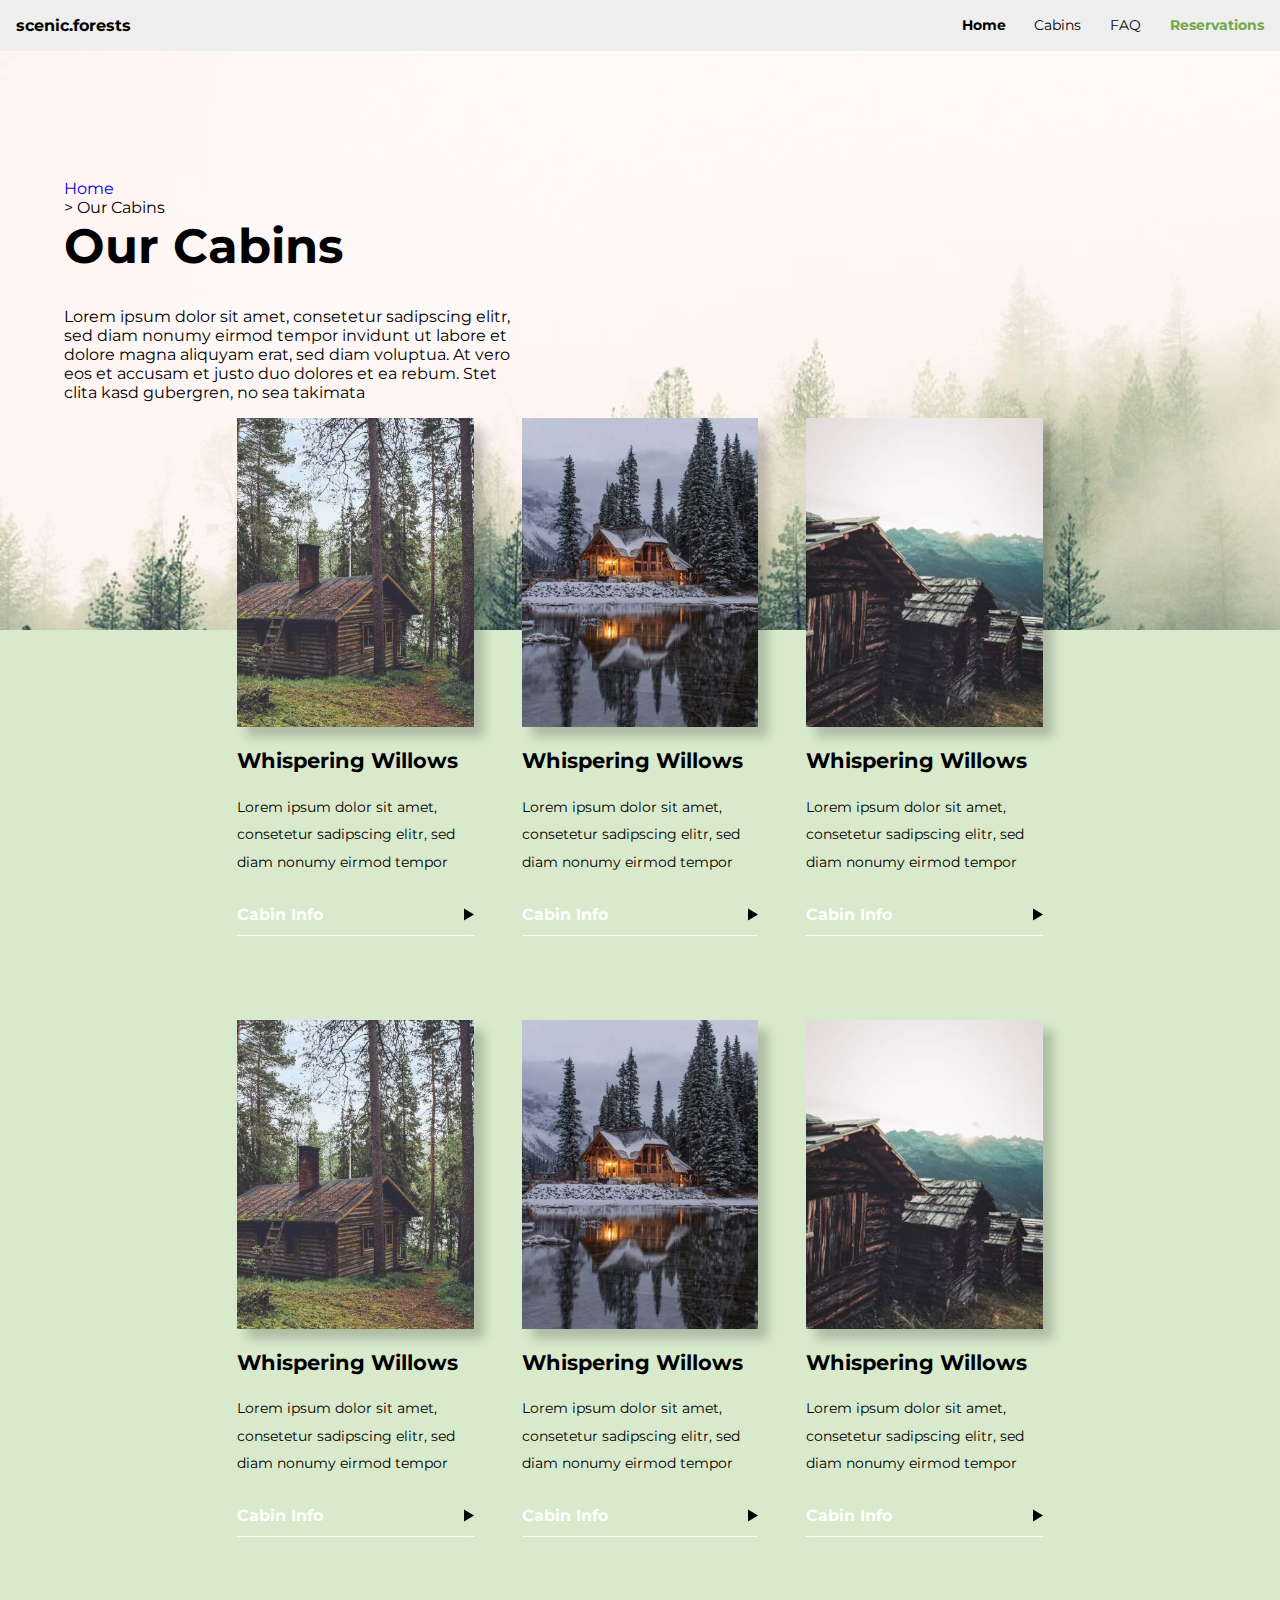
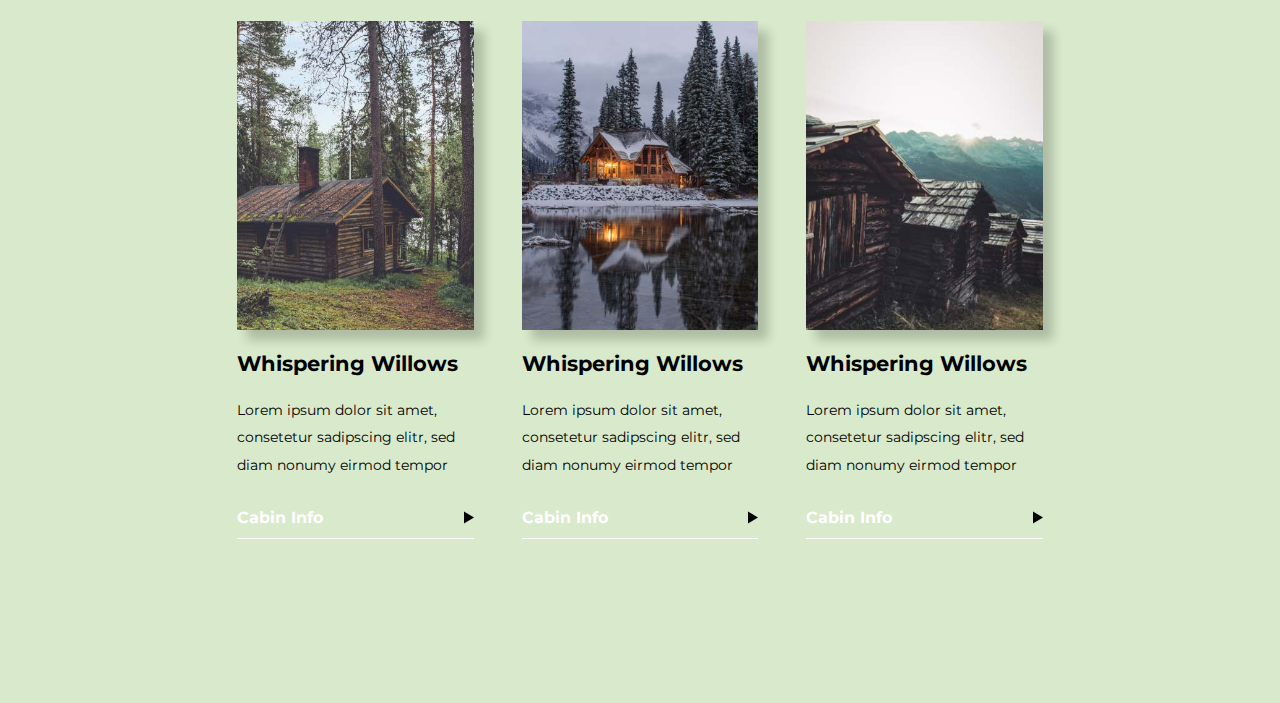
==== cabins.html @ 29f00233 "Defining the Sub Page HTML" ====
<html>

    <head>
        <link rel="stylesheet" href="index.css">
        <link rel="stylesheet" href="sub.css">
    </head>

    <body>

        <div class="sub-hero">
            <div class="wrapper no-padding">
                <header>
                    <a href="index.html" class="logo">scenic.forests</a>

                    <nav>
                        <img src="images/menu.svg" class="menu" id="menu-btn" alt="open menu">

                        <ul class="nav" id="nav">
                            <li class="exit" id="exit-btn">
                                <a href="#"><img src="images/exit.svg"></a>
                            </li>
                            <li class="active"><a href="index.html">Home</a></li>
                            <li><a href="cabins.html">Cabins</a></li>
                            <li><a href="#">FAQ</a></li>
                            <li class="res"><a href="#">Reservations</a></li>
                        </ul>
                    </nav>
                </header>
            </div>



            <div class="wrapper hero">

                <div class="main-copy">

                    <ul class="breadcrumbs">
                        <li><a href="index.html">Home</a></li>
                        <li>> Our Cabins</a>
                    </ul>

                    <h1>
                        <span>Our Cabins</span>
                    </h1>

                    <p>Lorem ipsum dolor sit amet, consetetur sadipscing elitr, sed diam nonumy eirmod tempor invidunt
                        ut labore et dolore magna aliquyam erat, sed diam voluptua. At vero eos et accusam et justo duo
                        dolores et ea rebum. Stet clita kasd gubergren, no sea takimata</p>

                </div>



                <ul class="featured-cabins">
                    <li>
                        <a href="#"><img src="images/cabin1.jpg" class="cabin-img"></a>

                        <p class="cabin-title">Whispering Willows</p>
                        <p class="cabin-desc">Lorem ipsum dolor sit amet, consetetur sadipscing elitr, sed diam nonumy
                            eirmod tempor</p>

                        <a href="#" class="cabin-cta">
                            <span>Cabin Info</span>
                            <img src="images/arrows-black.svg">
                        </a>
                    </li>
                    <li>
                        <a href="#"><img src="images/cabin2.jpg" class="cabin-img"></a>

                        <p class="cabin-title">Whispering Willows</p>
                        <p class="cabin-desc">Lorem ipsum dolor sit amet, consetetur sadipscing elitr, sed diam nonumy
                            eirmod tempor</p>

                        <a href="#" class="cabin-cta">
                            <span>Cabin Info</span>
                            <img src="images/arrows-black.svg">
                        </a>
                    </li>
                    <li>
                        <a href="#"><img src="images/cabin3.jpg" class="cabin-img"></a>

                        <p class="cabin-title">Whispering Willows</p>
                        <p class="cabin-desc">Lorem ipsum dolor sit amet, consetetur sadipscing elitr, sed diam nonumy
                            eirmod tempor</p>

                        <a href="#" class="cabin-cta">
                            <span>Cabin Info</span>
                            <img src="images/arrows-black.svg">
                        </a>
                    </li>
                    <li>
                        <a href="#"><img src="images/cabin1.jpg" class="cabin-img"></a>

                        <p class="cabin-title">Whispering Willows</p>
                        <p class="cabin-desc">Lorem ipsum dolor sit amet, consetetur sadipscing elitr, sed diam nonumy
                            eirmod tempor</p>

                        <a href="#" class="cabin-cta">
                            <span>Cabin Info</span>
                            <img src="images/arrows-black.svg">
                        </a>
                    </li>
                    <li>
                        <a href="#"><img src="images/cabin2.jpg" class="cabin-img"></a>

                        <p class="cabin-title">Whispering Willows</p>
                        <p class="cabin-desc">Lorem ipsum dolor sit amet, consetetur sadipscing elitr, sed diam nonumy
                            eirmod tempor</p>

                        <a href="#" class="cabin-cta">
                            <span>Cabin Info</span>
                            <img src="images/arrows-black.svg">
                        </a>
                    </li>
                    <li>
                        <a href="#"><img src="images/cabin3.jpg" class="cabin-img"></a>

                        <p class="cabin-title">Whispering Willows</p>
                        <p class="cabin-desc">Lorem ipsum dolor sit amet, consetetur sadipscing elitr, sed diam nonumy
                            eirmod tempor</p>

                        <a href="#" class="cabin-cta">
                            <span>Cabin Info</span>
                            <img src="images/arrows-black.svg">
                        </a>
                    </li>
                    <li>
                        <a href="#"><img src="images/cabin1.jpg" class="cabin-img"></a>

                        <p class="cabin-title">Whispering Willows</p>
                        <p class="cabin-desc">Lorem ipsum dolor sit amet, consetetur sadipscing elitr, sed diam nonumy
                            eirmod tempor</p>

                        <a href="#" class="cabin-cta">
                            <span>Cabin Info</span>
                            <img src="images/arrows-black.svg">
                        </a>
                    </li>
                    <li>
                        <a href="#"><img src="images/cabin2.jpg" class="cabin-img"></a>

                        <p class="cabin-title">Whispering Willows</p>
                        <p class="cabin-desc">Lorem ipsum dolor sit amet, consetetur sadipscing elitr, sed diam nonumy
                            eirmod tempor</p>

                        <a href="#" class="cabin-cta">
                            <span>Cabin Info</span>
                            <img src="images/arrows-black.svg">
                        </a>
                    </li>
                    <li>
                        <a href="#"><img src="images/cabin3.jpg" class="cabin-img"></a>

                        <p class="cabin-title">Whispering Willows</p>
                        <p class="cabin-desc">Lorem ipsum dolor sit amet, consetetur sadipscing elitr, sed diam nonumy
                            eirmod tempor</p>

                        <a href="#" class="cabin-cta">
                            <span>Cabin Info</span>
                            <img src="images/arrows-black.svg">
                        </a>
                    </li>
                </ul>
            </div>

        </div>


        <script src="index.js"></script>
    </body>

</html>
---- index.css ----
@import url('https://fonts.googleapis.com/css2?family=Montserrat:wght@400;700&family=Playfair+Display&display=swap');

html,
body {
    margin: 0;
    padding: 0;
}

body {
    background: #D8EACB;
    font-family: 'Montserrat', sans-serif;
}

a {
    text-decoration: none;
}

ul {
    list-style: none;
    padding: 0;
    margin: 0;
}

img {
    width: 100%;
}

header {
    display: flex;
    justify-content: space-between;
    background: #EEEEEE;
    padding: .5em;
}

.logo {
    color: black;
    font-weight: bold;
}

.menu {
    cursor: pointer;
}

nav ul {
    visibility: hidden;
    opacity: 0;
    position: fixed;
    width: 100%;
    top: 0;
    left: 0;
    background: #72A84A;
    height: 100vh;
    padding-top: 5em;
    z-index: 100;
}

nav ul li a {
    color: black;
    font-size: 1.5em;
    font-weight: bold;
    padding: 1em;
    display: block;
}

.exit a {
    width: 30px;
    height: 30px;
    position: absolute;
    top: 0;
    right: 0;
}

.open-nav {
    visibility: unset;
    opacity: 1;
    transform: translateX(0);
}

.forest-hero {
    background: url('images/forest.jpg');
    background-size: cover;
    color: white;
}

.wrapper {
    padding: .5em;
    text-align: center;
}

.no-padding {
    padding: 0;
}

.subtitle {
    padding: 3em 0 .5em;
}

h1 span {
    display: block;
    /* clip-path: polygon(0 100%, 100% 100%, 100% 100%, 0% 100%); */
}

.cta {
    display: inline-block;
    padding: 1em;
    background: #72A84A;
    font-weight: bold;
    color: white;
    margin-bottom: 3em;
    margin-top: 1em;
}

ul.featured-cabins {
    width: 60%;
    margin: 0 auto;
}

ul.featured-cabins li {
    margin-bottom: 3em;
}

.cabin-img {
    box-shadow: 10px 10px 10px rgba(0, 0, 0, .2);
}

.cabin-title {
    font-weight: bold;
    font-size: 1.3em;
}

.cabin-desc,
ul.features li p,
.left p {
    line-height: 1.9em;
    font-size: .8em;
    margin-bottom: 2em;
}

.cabin-cta {
    display: flex;
    justify-content: space-between;
    position: relative;
}

.cabin-cta:after {
    position: absolute;
    content: '';
    bottom: -12px;
    background: white;
    width: 100%;
    height: 1px;
}

.cabin-cta span {
    color: white;
    font-weight: bold;
}

.cabin-cta img {
    width: 10px;
}


.feature-container {
    background: #1A1A1A;
    color: white;
}

ul.features {
    margin: 3em auto;
    width: 70%;
}

ul.features li img {
    width: 40px;
}

ul.features li p {
    color: #CCCCCC;
}

.main-quote {
    font-family: 'Playfair Display', serif;
    font-size: 2.2em;
    font-style: italic;
    margin-bottom: .5em;
}

cite {
    margin-bottom: 3em;
    display: block;
}

ul.testimonials {
    margin: 3em 0;
}

ul.testimonials li {
    margin-bottom: 3em;
}

.test-img {
    border-radius: 50%;
    width: 50px;
    height: 50px;
}

p.test-desc {
    font-family: 'Playfair Display', serif;
    font-style: italic;
}

p.test-auth {
    font-weight: bold;
    font-size: .85em;
}

.last-container {
    position: relative;
}

.fern {
    position: absolute;
    bottom: 0;
    left: 0;
    z-index: 1;
    width: 80%;
    opacity: .1;
}

@media (min-width: 550px) {

    .menu,
    .exit {
        display: none;
    }

    header {
        padding: 1em;
    }

    ul.nav {
        visibility: unset;
        opacity: 1;
        background: none;
        display: flex;
        margin: 0;
        padding: 0;
        position: unset;
        height: auto;
    }

    ul.nav li a {
        font-size: .9em;
        padding: 0 1em;
        font-weight: normal;
    }

    ul.nav li:last-child a {
        padding-right: 0;
    }

    ul.nav .active a {
        font-weight: bold;
    }

    ul.nav .res a {
        color: #72A84A;
        font-weight: bold;
    }

    ul.featured-cabins {
        width: 90%;
        display: grid;
        grid-template-columns: repeat(3, auto);
        grid-gap: 3em;
    }

}

@media(min-width: 650px) {

    ul.features {
        width: 90%;
        display: grid;
        grid-template-columns: repeat(3, auto);
        grid-gap: 3em;
    }
}


@media(min-width: 900px) {

    .wrapper {
        text-align: left;
    }

    .flex {
        display: flex;
    }

    .hero {
        padding: 8em 4em;
    }

    .last-container {
        padding: 0 4em;
    }

    .main-copy {
        width: 40%;
    }

    p.subtitle {
        margin: 0 0 1em;
        padding: 0;
    }

    h1 {
        font-size: 3em;
        margin-top: 0;
    }

    ul.featured-cabins {
        width: 70%;
    }

    .main-quote,
    .main-cite {
        text-align: center;
    }

    .main-quote {
        font-size: 3em;
        margin-top: 2em;
    }

    .main-cite {
        font-size: 1.5em;
        margin-bottom: 3em;
    }


    .bio {
        width: 90%;
    }

    ul.testimonials {
        margin-left: 2em;
        width: 100%;
    }

    ul.testimonials li {
        display: flex;
        background: white;
        padding: 1.5em;
        margin-bottom: 1em;
    }

    .test-img {
        margin-right: 1em;
    }

    .test-desc {
        margin-top: .5em;
        font-size: 1.1em;
        margin-bottom: 0;
    }

    .fern {
        width: 20%;
    }

    .cabin-desc,
    ul.features li p,
    .left p {
        font-size: .9em;
    }
}
---- sub.css ----
.sub-hero {
    background: url('images/forest-bg-2.jpg');
    background-size: cover;
    height: 70vh;
}
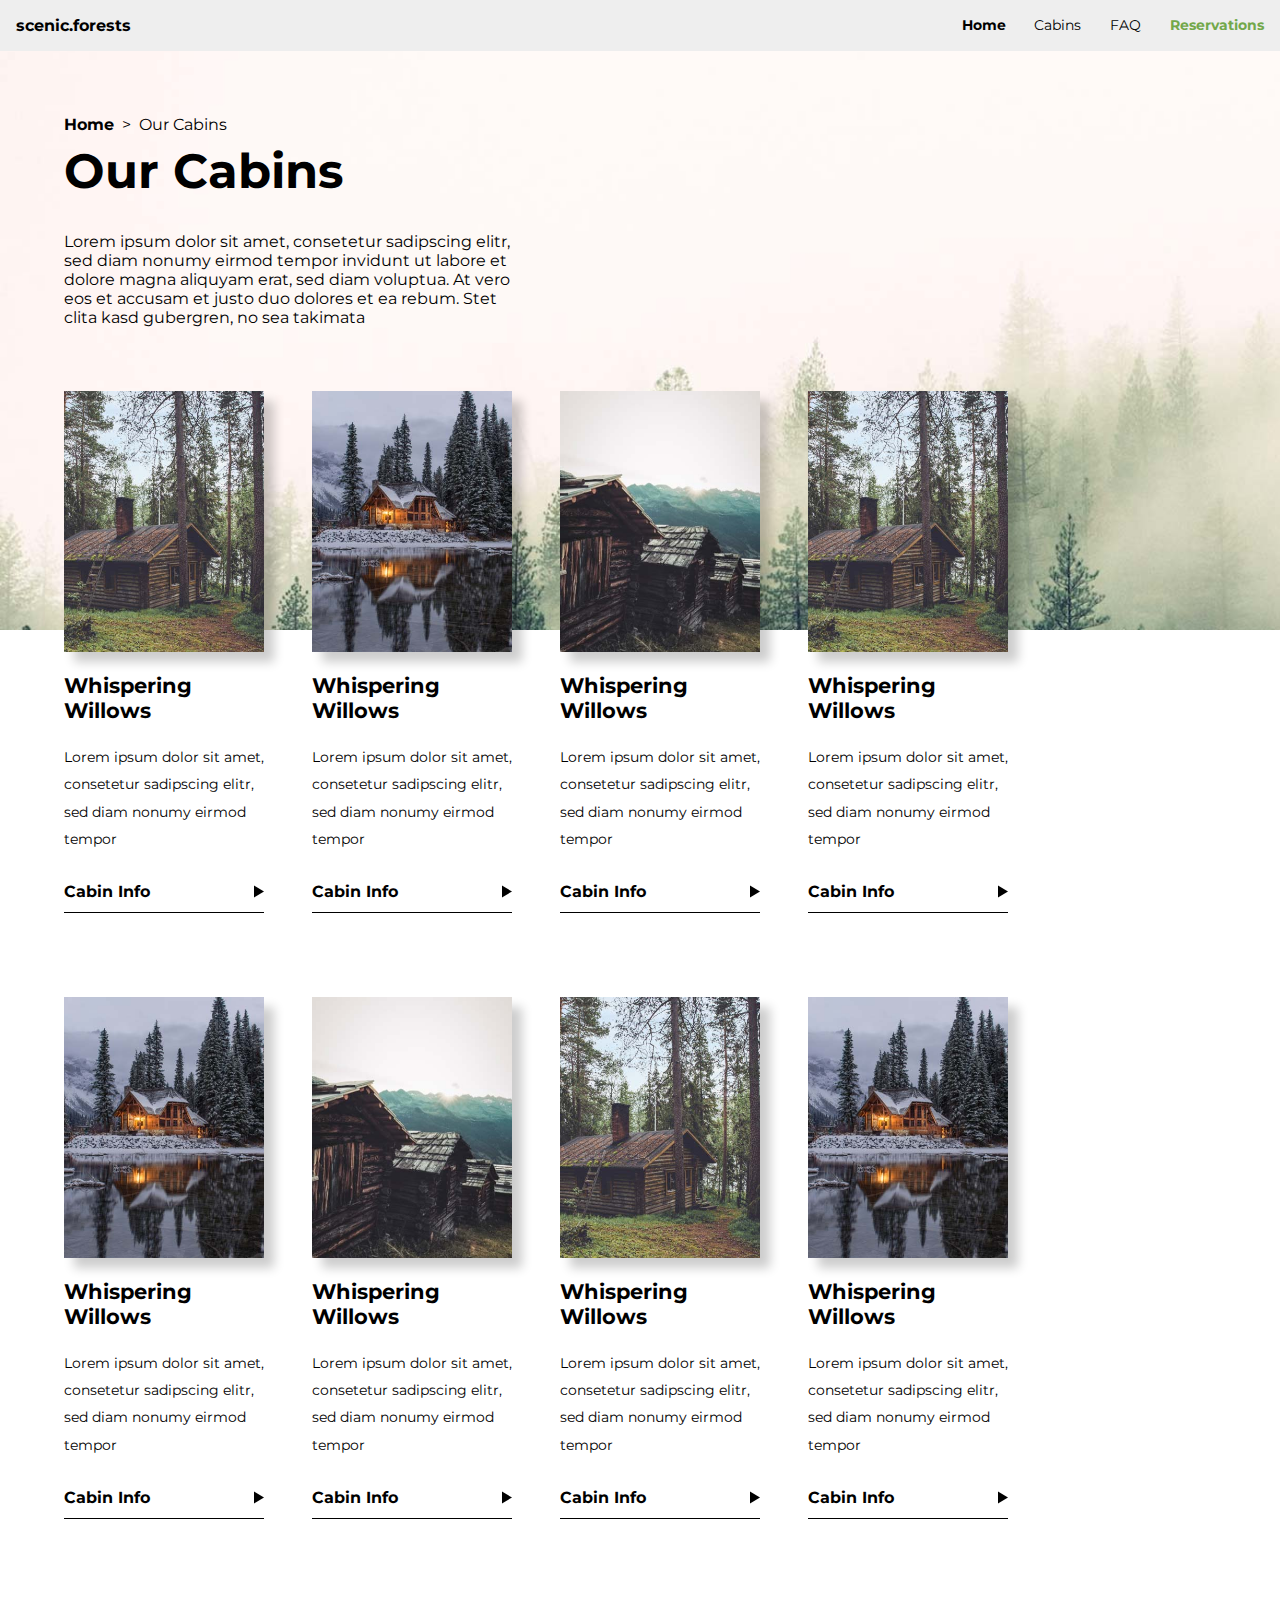
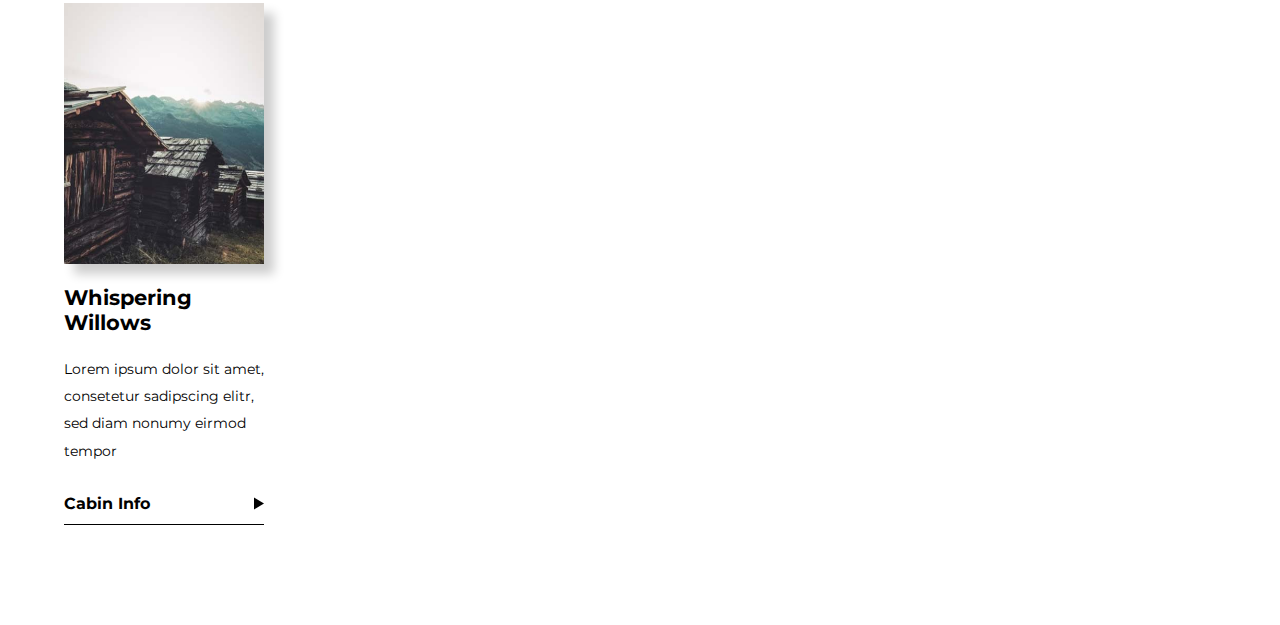
==== commit 0357612e: "Challenge: Style the Sub Page" ====
--- a/cabins.html
+++ b/cabins.html
@@ -1,6 +1,7 @@
 <html>
 
     <head>
+        <meta name="viewport" content="width=device-width, initial-scale=1.0">
         <link rel="stylesheet" href="index.css">
         <link rel="stylesheet" href="sub.css">
     </head>
@@ -34,18 +35,20 @@
 
                 <div class="main-copy">
 
-                    <ul class="breadcrumbs">
-                        <li><a href="index.html">Home</a></li>
-                        <li>> Our Cabins</a>
-                    </ul>
+                    <div class="bread-wrapper">
+                        <ul class="breadcrumbs">
+                            <li><a href="index.html">Home</a></li>
+                            <li> >&nbsp; Our Cabins</a>
+                        </ul>
+                    </div>
 
                     <h1>
                         <span>Our Cabins</span>
                     </h1>
 
-                    <p>Lorem ipsum dolor sit amet, consetetur sadipscing elitr, sed diam nonumy eirmod tempor invidunt
-                        ut labore et dolore magna aliquyam erat, sed diam voluptua. At vero eos et accusam et justo duo
-                        dolores et ea rebum. Stet clita kasd gubergren, no sea takimata</p>
+                    <p class="sub-desc">Lorem ipsum dolor sit amet, consetetur sadipscing elitr, sed diam nonumy eirmod
+                        tempor invidunt ut labore et dolore magna aliquyam erat, sed diam voluptua. At vero eos et
+                        accusam et justo duo dolores et ea rebum. Stet clita kasd gubergren, no sea takimata</p>
 
                 </div>
 
--- a/sub.css
+++ b/sub.css
@@ -1,5 +1,69 @@
+body {
+    background: white;
+}
+
 .sub-hero {
     background: url('images/forest-bg-2.jpg');
     background-size: cover;
     height: 70vh;
+}
+
+.bread-wrapper {
+    display: grid;
+    justify-content: center;
+    margin: 3em 0 0;
+}
+
+ul.breadcrumbs {
+    display: flex;
+    margin-bottom: .5em;
+}
+
+ul.breadcrumbs li a {
+    color: black;
+    margin-right: .5em;
+    font-weight: bold;
+}
+
+h1 {
+    margin-top: 0;
+}
+
+.sub-desc {
+    width: 80%;
+    margin: 0 auto;
+}
+
+ul.featured-cabins {
+    display: grid;
+    grid-template-columns: repeat(auto-fit, minmax(200px, 200px));
+    width: 100%;
+    place-content: center;
+    margin-top: 4em;
+}
+
+.cabin-cta span {
+    color: black;
+}
+
+.cabin-cta:after {
+    background: black;
+}
+
+@media (min-width: 900px) {
+    .hero {
+        padding: 4em;
+    }
+
+    ul.featured-cabins {
+        place-content: flex-start;
+    }
+
+    .bread-wrapper {
+        display: unset;
+    }
+
+    .sub-desc {
+        width: 100%;
+    }
 }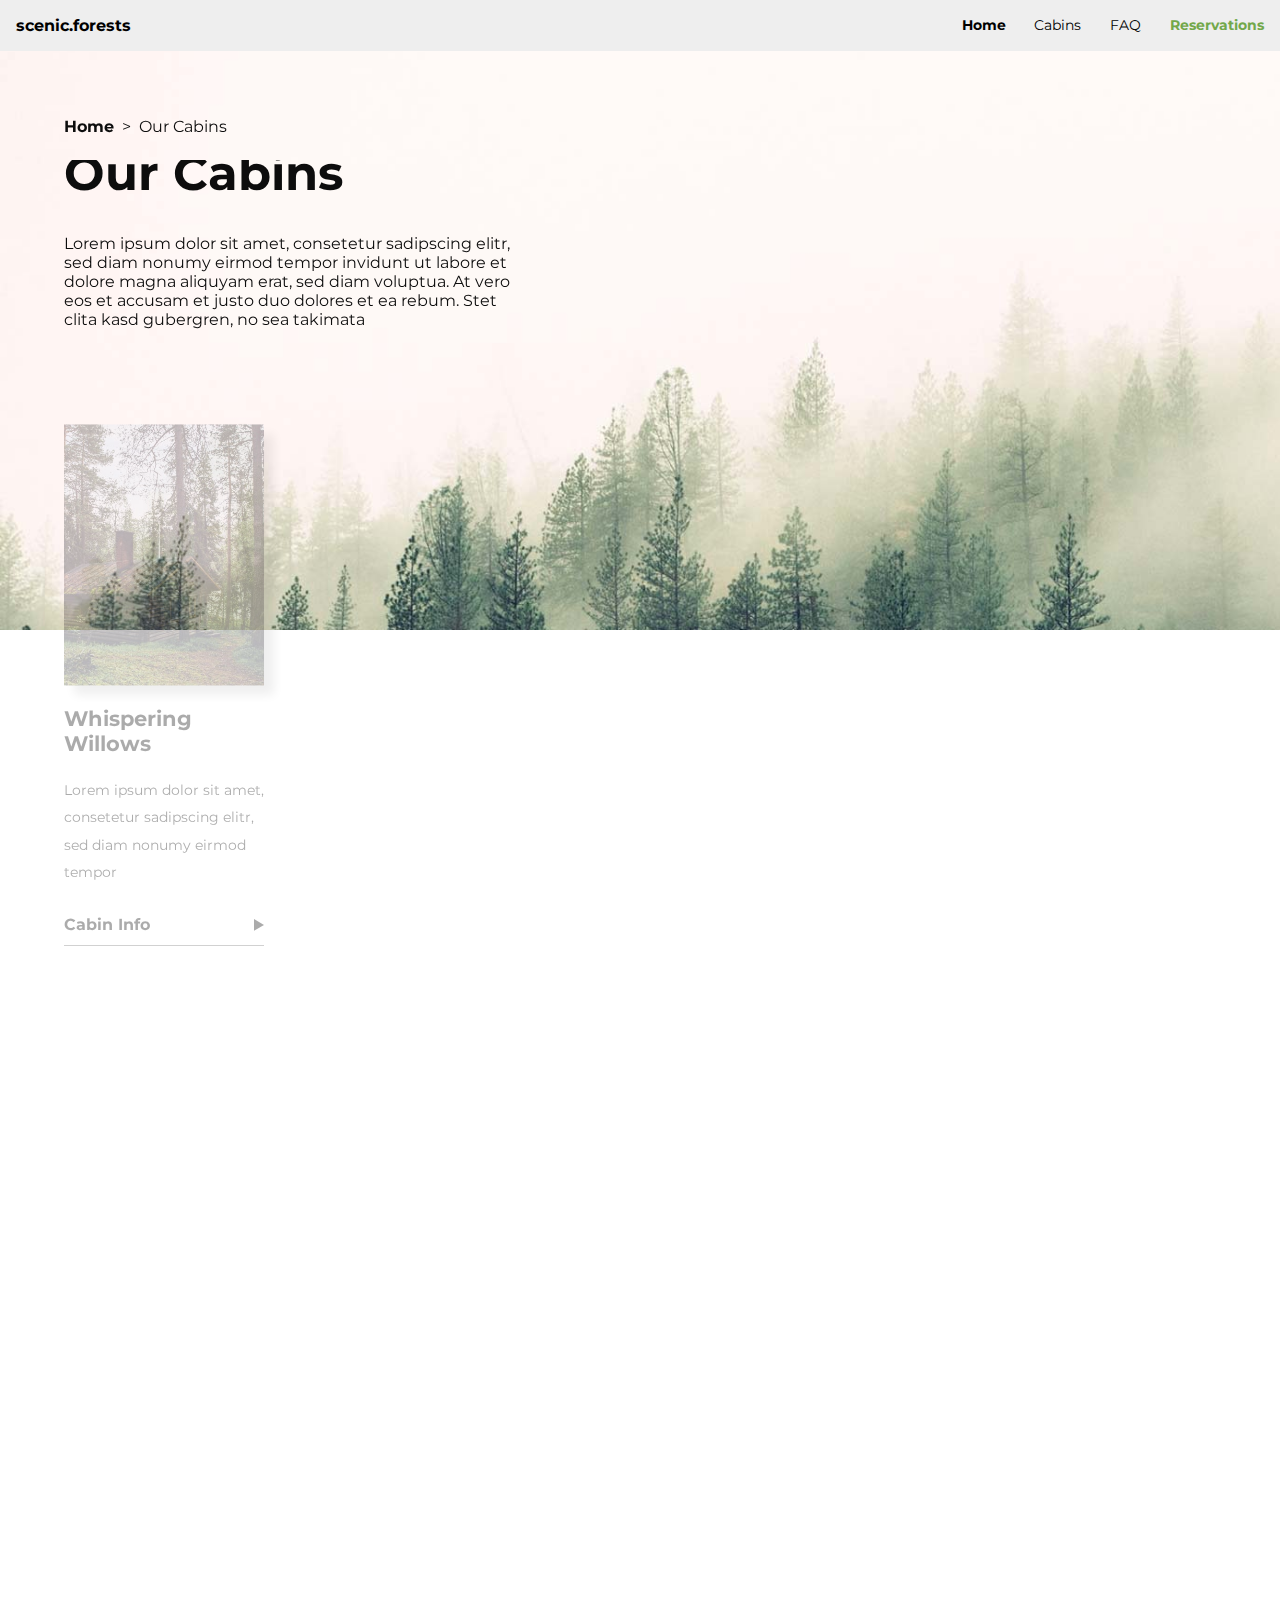
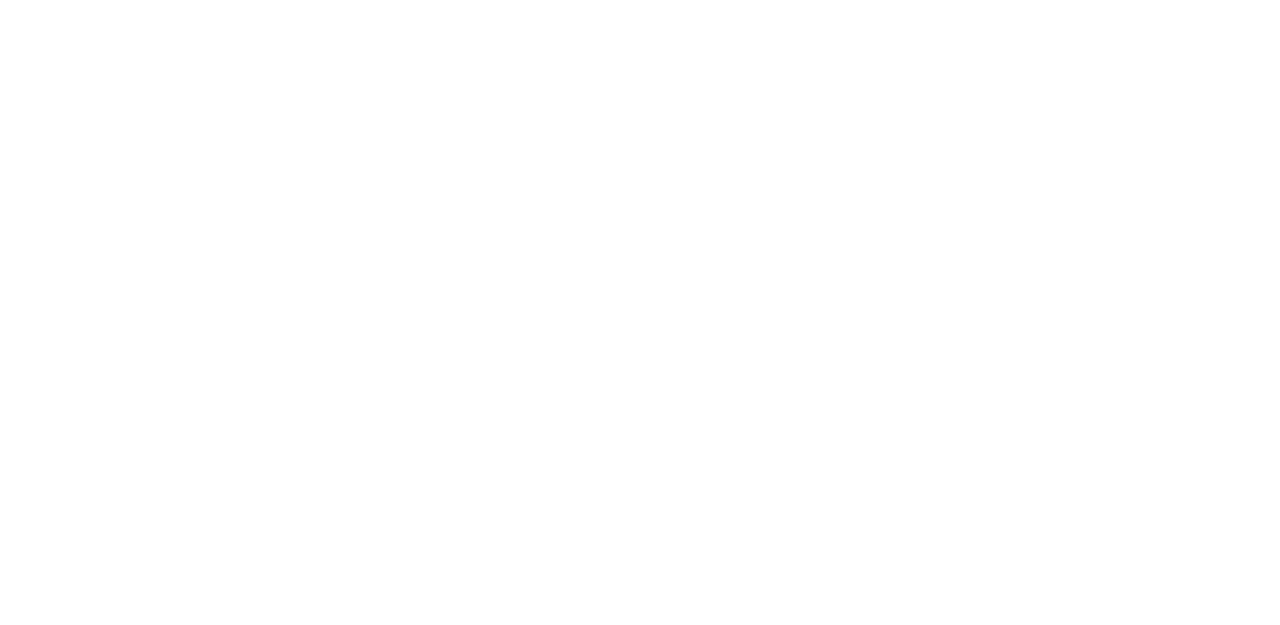
==== commit ad860691: "Challenge: Animating the UI" ====
--- a/cabins.html
+++ b/cabins.html
@@ -168,7 +168,7 @@
 
         </div>
 
-
+        <script src="https://cdnjs.cloudflare.com/ajax/libs/gsap/3.2.4/gsap.min.js"></script>
         <script src="index.js"></script>
     </body>
 
--- a/index.css
+++ b/index.css
@@ -1,379 +1,372 @@
-@import url('https://fonts.googleapis.com/css2?family=Montserrat:wght@400;700&family=Playfair+Display&display=swap');
+@import url("https://fonts.googleapis.com/css2?family=Montserrat:wght@400;700&family=Playfair+Display&display=swap");
 
 html,
 body {
-    margin: 0;
-    padding: 0;
+  margin: 0;
+  padding: 0;
 }
 
 body {
-    background: #D8EACB;
-    font-family: 'Montserrat', sans-serif;
+  background: #d8eacb;
+  font-family: "Montserrat", sans-serif;
 }
 
 a {
-    text-decoration: none;
+  text-decoration: none;
 }
 
 ul {
-    list-style: none;
-    padding: 0;
-    margin: 0;
+  list-style: none;
+  padding: 0;
+  margin: 0;
 }
 
 img {
-    width: 100%;
+  width: 100%;
 }
 
 header {
-    display: flex;
-    justify-content: space-between;
-    background: #EEEEEE;
-    padding: .5em;
+  display: flex;
+  justify-content: space-between;
+  background: #eeeeee;
+  padding: 0.5em;
 }
 
 .logo {
-    color: black;
-    font-weight: bold;
+  color: black;
+  font-weight: bold;
 }
 
 .menu {
-    cursor: pointer;
+  cursor: pointer;
 }
 
 nav ul {
-    visibility: hidden;
-    opacity: 0;
-    position: fixed;
-    width: 100%;
-    top: 0;
-    left: 0;
-    background: #72A84A;
-    height: 100vh;
-    padding-top: 5em;
-    z-index: 100;
+  visibility: hidden;
+  opacity: 0;
+  position: fixed;
+  width: 100%;
+  top: 0;
+  left: 0;
+  background: #72a84a;
+  height: 100vh;
+  padding-top: 5em;
+  z-index: 100;
 }
 
 nav ul li a {
-    color: black;
-    font-size: 1.5em;
-    font-weight: bold;
-    padding: 1em;
-    display: block;
+  color: black;
+  font-size: 1.5em;
+  font-weight: bold;
+  padding: 1em;
+  display: block;
 }
 
 .exit a {
-    width: 30px;
-    height: 30px;
-    position: absolute;
-    top: 0;
-    right: 0;
+  width: 30px;
+  height: 30px;
+  position: absolute;
+  top: 0;
+  right: 0;
 }
 
 .open-nav {
-    visibility: unset;
-    opacity: 1;
-    transform: translateX(0);
+  visibility: unset;
+  opacity: 1;
+  transform: translateX(0);
 }
 
 .forest-hero {
-    background: url('images/forest.jpg');
-    background-size: cover;
-    color: white;
+  background: url("images/forest.jpg");
+  background-size: cover;
+  color: white;
 }
 
 .wrapper {
-    padding: .5em;
-    text-align: center;
+  padding: 0.5em;
+  text-align: center;
 }
 
 .no-padding {
-    padding: 0;
+  padding: 0;
 }
 
 .subtitle {
-    padding: 3em 0 .5em;
+  padding: 3em 0 0.5em;
 }
 
 h1 span {
-    display: block;
-    /* clip-path: polygon(0 100%, 100% 100%, 100% 100%, 0% 100%); */
+  display: block;
+  clip-path: polygon(0 100%, 100% 100%, 100% 100%, 0% 100%);
 }
 
 .cta {
-    display: inline-block;
-    padding: 1em;
-    background: #72A84A;
-    font-weight: bold;
-    color: white;
-    margin-bottom: 3em;
-    margin-top: 1em;
+  display: inline-block;
+  padding: 1em;
+  background: #72a84a;
+  font-weight: bold;
+  color: white;
+  margin-bottom: 3em;
+  margin-top: 1em;
 }
 
 ul.featured-cabins {
-    width: 60%;
-    margin: 0 auto;
+  width: 60%;
+  margin: 0 auto;
 }
 
 ul.featured-cabins li {
-    margin-bottom: 3em;
+  margin-bottom: 3em;
 }
 
 .cabin-img {
-    box-shadow: 10px 10px 10px rgba(0, 0, 0, .2);
+  box-shadow: 10px 10px 10px rgba(0, 0, 0, 0.2);
 }
 
 .cabin-title {
-    font-weight: bold;
-    font-size: 1.3em;
+  font-weight: bold;
+  font-size: 1.3em;
 }
 
 .cabin-desc,
 ul.features li p,
 .left p {
-    line-height: 1.9em;
-    font-size: .8em;
-    margin-bottom: 2em;
+  line-height: 1.9em;
+  font-size: 0.8em;
+  margin-bottom: 2em;
 }
 
 .cabin-cta {
+  display: flex;
+  justify-content: space-between;
+  position: relative;
+}
+
+.cabin-cta:after {
+  position: absolute;
+  content: "";
+  bottom: -12px;
+  background: white;
+  width: 100%;
+  height: 1px;
+}
+
+.cabin-cta span {
+  color: white;
+  font-weight: bold;
+}
+
+.cabin-cta img {
+  width: 10px;
+}
+
+.feature-container {
+  background: #1a1a1a;
+  color: white;
+}
+
+ul.features {
+  margin: 3em auto;
+  width: 70%;
+}
+
+ul.features li img {
+  width: 40px;
+}
+
+ul.features li p {
+  color: #cccccc;
+}
+
+.main-quote {
+  font-family: "Playfair Display", serif;
+  font-size: 2.2em;
+  font-style: italic;
+  margin-bottom: 0.5em;
+}
+
+cite {
+  margin-bottom: 3em;
+  display: block;
+}
+
+ul.testimonials {
+  margin: 3em 0;
+}
+
+ul.testimonials li {
+  margin-bottom: 3em;
+}
+
+.test-img {
+  border-radius: 50%;
+  width: 50px;
+  height: 50px;
+}
+
+p.test-desc {
+  font-family: "Playfair Display", serif;
+  font-style: italic;
+}
+
+p.test-auth {
+  font-weight: bold;
+  font-size: 0.85em;
+}
+
+.last-container {
+  position: relative;
+}
+
+.fern {
+  position: absolute;
+  bottom: 0;
+  left: 0;
+  z-index: 1;
+  width: 80%;
+  opacity: 0.1;
+}
+
+@media (min-width: 550px) {
+  .menu,
+  .exit {
+    display: none;
+  }
+
+  header {
+    padding: 1em;
+  }
+
+  ul.nav {
+    visibility: unset;
+    opacity: 1;
+    background: none;
     display: flex;
-    justify-content: space-between;
-    position: relative;
-}
-
-.cabin-cta:after {
-    position: absolute;
-    content: '';
-    bottom: -12px;
+    margin: 0;
+    padding: 0;
+    position: unset;
+    height: auto;
+  }
+
+  ul.nav li a {
+    font-size: 0.9em;
+    padding: 0 1em;
+    font-weight: normal;
+  }
+
+  ul.nav li:last-child a {
+    padding-right: 0;
+  }
+
+  ul.nav .active a {
+    font-weight: bold;
+  }
+
+  ul.nav .res a {
+    color: #72a84a;
+    font-weight: bold;
+  }
+
+  ul.featured-cabins {
+    width: 90%;
+    display: grid;
+    grid-template-columns: repeat(3, auto);
+    grid-gap: 3em;
+  }
+}
+
+@media (min-width: 650px) {
+  ul.features {
+    width: 90%;
+    display: grid;
+    grid-template-columns: repeat(3, auto);
+    grid-gap: 3em;
+  }
+}
+
+@media (min-width: 900px) {
+  .wrapper {
+    text-align: left;
+  }
+
+  .flex {
+    display: flex;
+  }
+
+  .hero {
+    padding: 8em 4em;
+  }
+
+  .last-container {
+    padding: 0 4em;
+  }
+
+  .main-copy {
+    width: 40%;
+  }
+
+  p.subtitle {
+    margin: 0 0 1em;
+    padding: 0;
+  }
+
+  h1 {
+    font-size: 3em;
+    margin-top: 0;
+  }
+
+  ul.featured-cabins {
+    width: 70%;
+  }
+
+  .main-quote,
+  .main-cite {
+    text-align: center;
+  }
+
+  .main-quote {
+    font-size: 3em;
+    margin-top: 2em;
+  }
+
+  .main-cite {
+    font-size: 1.5em;
+    margin-bottom: 3em;
+  }
+
+  .bio {
+    width: 90%;
+  }
+
+  ul.testimonials {
+    margin-left: 2em;
+    width: 100%;
+  }
+
+  ul.testimonials li {
+    display: flex;
     background: white;
-    width: 100%;
-    height: 1px;
-}
-
-.cabin-cta span {
-    color: white;
-    font-weight: bold;
-}
-
-.cabin-cta img {
-    width: 10px;
-}
-
-
-.feature-container {
-    background: #1A1A1A;
-    color: white;
-}
-
-ul.features {
-    margin: 3em auto;
-    width: 70%;
-}
-
-ul.features li img {
-    width: 40px;
-}
-
-ul.features li p {
-    color: #CCCCCC;
-}
-
-.main-quote {
-    font-family: 'Playfair Display', serif;
-    font-size: 2.2em;
-    font-style: italic;
-    margin-bottom: .5em;
-}
-
-cite {
-    margin-bottom: 3em;
-    display: block;
-}
-
-ul.testimonials {
-    margin: 3em 0;
-}
-
-ul.testimonials li {
-    margin-bottom: 3em;
-}
-
-.test-img {
-    border-radius: 50%;
-    width: 50px;
-    height: 50px;
-}
-
-p.test-desc {
-    font-family: 'Playfair Display', serif;
-    font-style: italic;
-}
-
-p.test-auth {
-    font-weight: bold;
-    font-size: .85em;
-}
-
-.last-container {
-    position: relative;
-}
-
-.fern {
-    position: absolute;
-    bottom: 0;
-    left: 0;
-    z-index: 1;
-    width: 80%;
-    opacity: .1;
-}
-
-@media (min-width: 550px) {
-
-    .menu,
-    .exit {
-        display: none;
-    }
-
-    header {
-        padding: 1em;
-    }
-
-    ul.nav {
-        visibility: unset;
-        opacity: 1;
-        background: none;
-        display: flex;
-        margin: 0;
-        padding: 0;
-        position: unset;
-        height: auto;
-    }
-
-    ul.nav li a {
-        font-size: .9em;
-        padding: 0 1em;
-        font-weight: normal;
-    }
-
-    ul.nav li:last-child a {
-        padding-right: 0;
-    }
-
-    ul.nav .active a {
-        font-weight: bold;
-    }
-
-    ul.nav .res a {
-        color: #72A84A;
-        font-weight: bold;
-    }
-
-    ul.featured-cabins {
-        width: 90%;
-        display: grid;
-        grid-template-columns: repeat(3, auto);
-        grid-gap: 3em;
-    }
-
-}
-
-@media(min-width: 650px) {
-
-    ul.features {
-        width: 90%;
-        display: grid;
-        grid-template-columns: repeat(3, auto);
-        grid-gap: 3em;
-    }
-}
-
-
-@media(min-width: 900px) {
-
-    .wrapper {
-        text-align: left;
-    }
-
-    .flex {
-        display: flex;
-    }
-
-    .hero {
-        padding: 8em 4em;
-    }
-
-    .last-container {
-        padding: 0 4em;
-    }
-
-    .main-copy {
-        width: 40%;
-    }
-
-    p.subtitle {
-        margin: 0 0 1em;
-        padding: 0;
-    }
-
-    h1 {
-        font-size: 3em;
-        margin-top: 0;
-    }
-
-    ul.featured-cabins {
-        width: 70%;
-    }
-
-    .main-quote,
-    .main-cite {
-        text-align: center;
-    }
-
-    .main-quote {
-        font-size: 3em;
-        margin-top: 2em;
-    }
-
-    .main-cite {
-        font-size: 1.5em;
-        margin-bottom: 3em;
-    }
-
-
-    .bio {
-        width: 90%;
-    }
-
-    ul.testimonials {
-        margin-left: 2em;
-        width: 100%;
-    }
-
-    ul.testimonials li {
-        display: flex;
-        background: white;
-        padding: 1.5em;
-        margin-bottom: 1em;
-    }
-
-    .test-img {
-        margin-right: 1em;
-    }
-
-    .test-desc {
-        margin-top: .5em;
-        font-size: 1.1em;
-        margin-bottom: 0;
-    }
-
-    .fern {
-        width: 20%;
-    }
-
-    .cabin-desc,
-    ul.features li p,
-    .left p {
-        font-size: .9em;
-    }
-}+    padding: 1.5em;
+    margin-bottom: 1em;
+  }
+
+  .test-img {
+    margin-right: 1em;
+  }
+
+  .test-desc {
+    margin-top: 0.5em;
+    font-size: 1.1em;
+    margin-bottom: 0;
+  }
+
+  .fern {
+    width: 20%;
+  }
+
+  .cabin-desc,
+  ul.features li p,
+  .left p {
+    font-size: 0.9em;
+  }
+}
